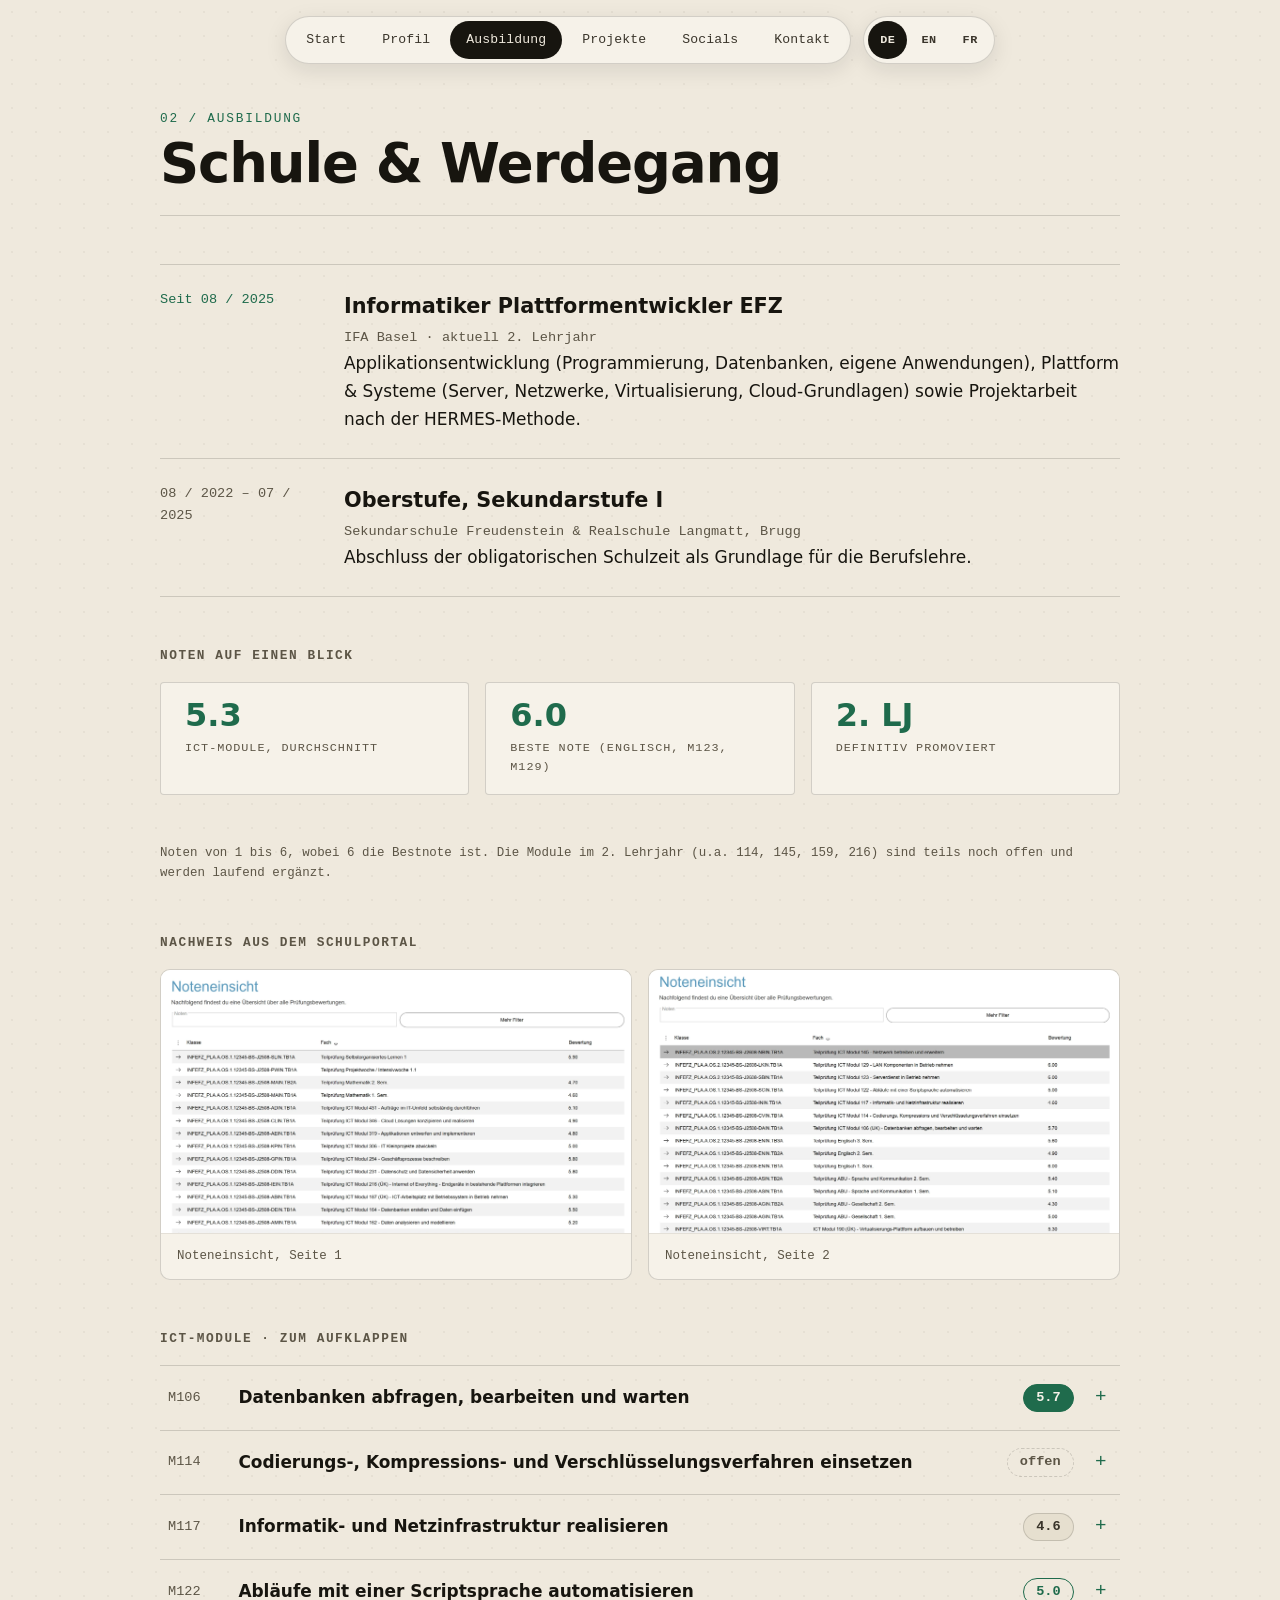
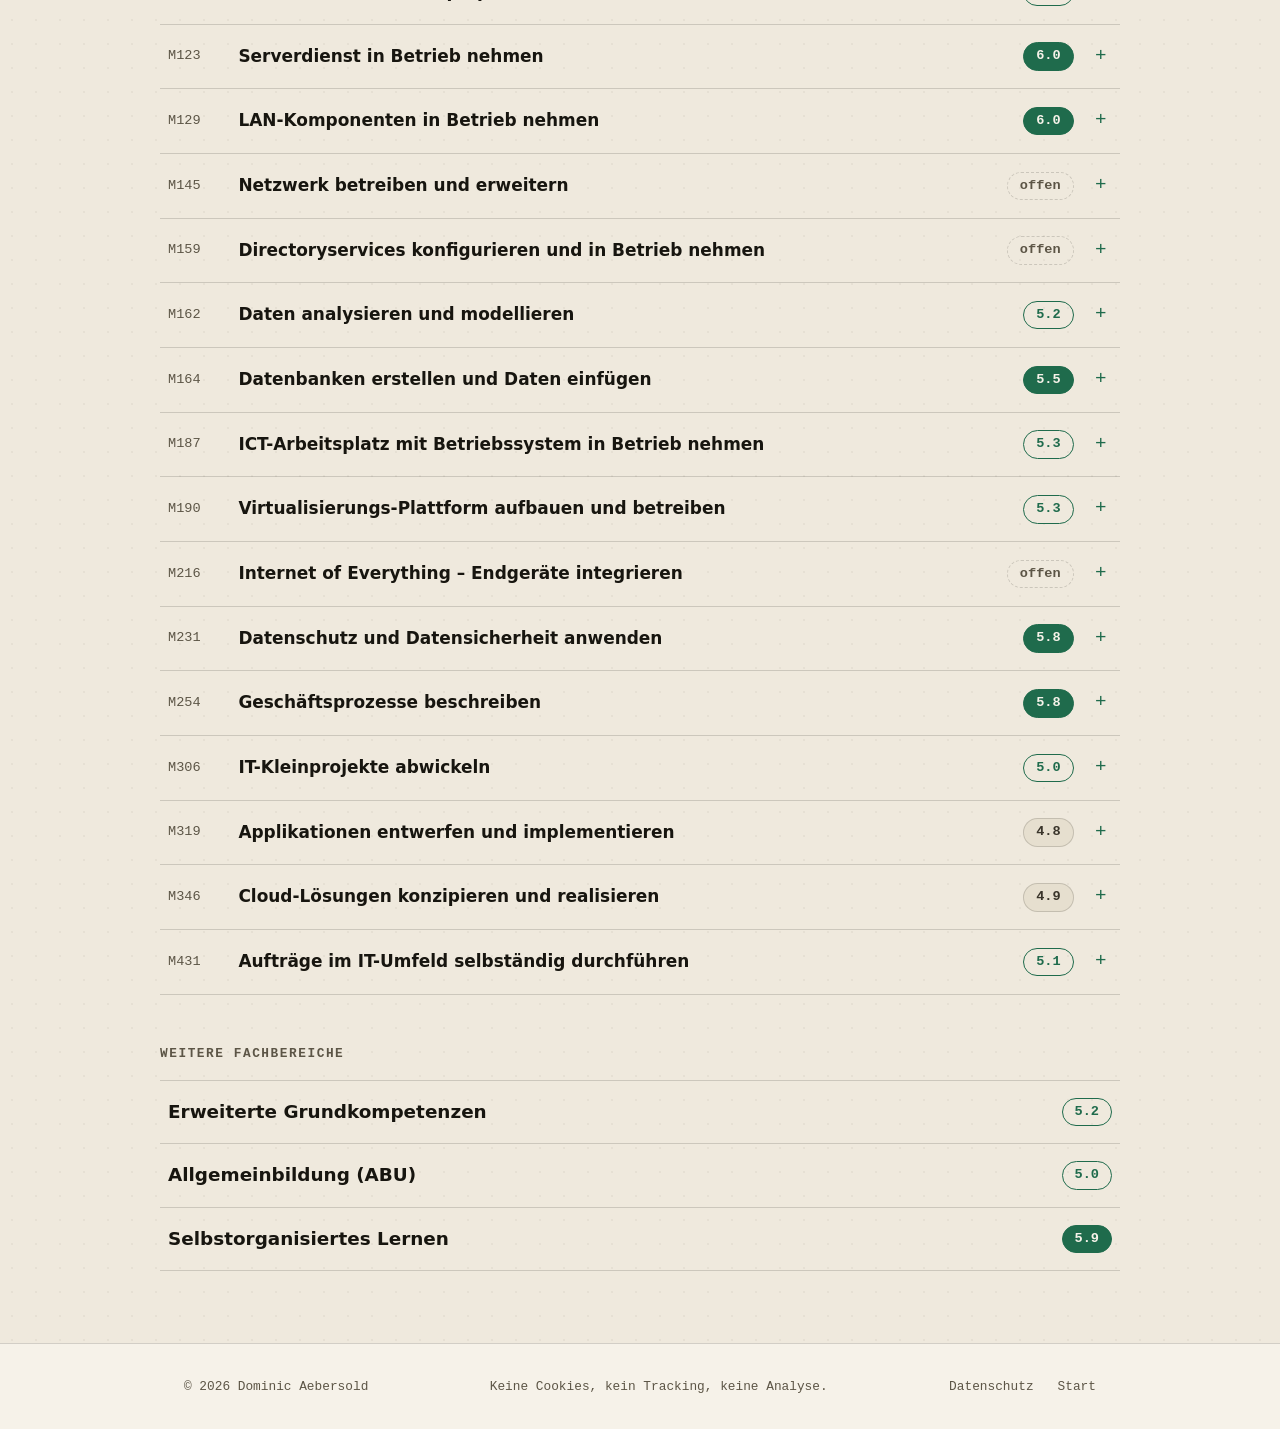
==== ausbildung.html @ 03cfe3be "Persönliche Portfolio-Website veröffentlichen Mehrseitige Seite mit Profil, Ausbildung und Noten, Pr" ====
<!DOCTYPE html>
<html lang="de">
<head>
  <meta charset="UTF-8" />
  <meta name="viewport" content="width=device-width, initial-scale=1.0" />
  <title data-i18n="edu.pagetitle">Ausbildung — Dominic Aebersold</title>
  <meta name="description" content="Ausbildung von Dominic Aebersold: Informatiker EFZ Plattformentwicklung an der IPSO IFA Basel, Werdegang und Module." />
  <meta name="referrer" content="strict-origin-when-cross-origin" />
  <meta name="color-scheme" content="light" />
  <meta http-equiv="Content-Security-Policy" content="default-src 'self'; img-src 'self' data:; style-src 'self' 'unsafe-inline' https://fonts.googleapis.com; font-src https://fonts.gstatic.com; script-src 'self'; base-uri 'self'; form-action 'self'" />
  <link rel="preconnect" href="https://fonts.googleapis.com" />
  <link rel="preconnect" href="https://fonts.gstatic.com" crossorigin />
  <link href="https://fonts.googleapis.com/css2?family=Archivo:wght@500;700;900&family=IBM+Plex+Mono:wght@400;500;600&family=IBM+Plex+Sans:wght@400;500;600&display=swap" rel="stylesheet" />
  <link rel="stylesheet" href="style.css" />
</head>
<body>
  <a class="skip-link" href="#main" data-i18n="nav.skip">Zum Inhalt springen</a>

  <header class="topbar">
    <nav class="pill" aria-label="Hauptnavigation">
      <a class="pill__link" href="index.html" data-i18n="nav.start">Start</a>
      <a class="pill__link" href="profil.html" data-i18n="nav.profil">Profil</a>
      <a class="pill__link is-active" href="ausbildung.html" aria-current="page" data-i18n="nav.ausbildung">Ausbildung</a>
      <a class="pill__link" href="projekte.html" data-i18n="nav.projekte">Projekte</a>
      <a class="pill__link" href="socials.html" data-i18n="nav.socials">Socials</a>
      <a class="pill__link" href="kontakt.html" data-i18n="nav.kontakt">Kontakt</a>
    </nav>
    <div class="lang" role="group" aria-label="Sprache / Language">
      <button class="lang__btn" type="button" data-lang="de">DE</button>
      <button class="lang__btn" type="button" data-lang="en">EN</button>
      <button class="lang__btn" type="button" data-lang="fr">FR</button>
    </div>
  </header>

  <main id="main">
    <section class="page wrap" aria-labelledby="title">
      <header class="page__head">
        <p class="page__kicker" data-i18n="edu.kicker">02 / Ausbildung</p>
        <h1 class="page__title" id="title" data-i18n="edu.title">Schule &amp; Werdegang</h1>
      </header>

      <ol class="timeline" aria-label="Ausbildungsstationen">
        <li class="timeline__item timeline__item--current">
          <div class="timeline__when" data-i18n="edu.when1">Seit 08 / 2025</div>
          <div class="timeline__what">
            <h3 data-i18n="edu.job1">Informatiker Plattformentwickler EFZ</h3>
            <p class="timeline__where" data-i18n="edu.where1">IFA Basel &middot; aktuell 2. Lehrjahr</p>
            <p data-i18n="edu.d1">Applikationsentwicklung (Programmierung, Datenbanken, eigene Anwendungen),
              Plattform &amp; Systeme (Server, Netzwerke, Virtualisierung, Cloud-Grundlagen)
              sowie Projektarbeit nach der HERMES-Methode.</p>
          </div>
        </li>
        <li class="timeline__item">
          <div class="timeline__when">08 / 2022 &ndash; 07 / 2025</div>
          <div class="timeline__what">
            <h3 data-i18n="edu.job2">Oberstufe, Sekundarstufe I</h3>
            <p class="timeline__where" data-i18n="edu.where2">Sekundarschule Freudenstein &amp; Realschule Langmatt, Brugg</p>
            <p data-i18n="edu.d2">Abschluss der obligatorischen Schulzeit als Grundlage für die Berufslehre.</p>
          </div>
        </li>
      </ol>

      <h2 class="sub" data-i18n="edu.grades">Noten auf einen Blick</h2>
      <div class="stats" aria-label="Noten-Kennzahlen">
        <div class="stat"><div class="stat__num">5.3</div><div class="stat__label" data-i18n="edu.s1">ICT-Module, Durchschnitt</div></div>
        <div class="stat"><div class="stat__num">6.0</div><div class="stat__label" data-i18n="edu.s2">Beste Note (Englisch, M123, M129)</div></div>
        <div class="stat"><div class="stat__num">2. LJ</div><div class="stat__label" data-i18n="edu.s3">Definitiv promoviert</div></div>
      </div>
      <p class="mod__meta" style="margin-bottom:var(--s-6)" data-i18n="edu.note">
        Noten von 1 bis 6, wobei 6 die Bestnote ist. Die Module im 2. Lehrjahr (u.a. 114,
        145, 159, 216) sind teils noch offen und werden laufend ergänzt.
      </p>

      <h2 class="sub" data-i18n="edu.proof">Nachweis aus dem Schulportal</h2>
      <div class="proofs">
        <button class="proof" type="button" data-shot="assets/noten-1.webp"
                data-alt="Screenshot der Noteneinsicht im Schulportal, Seite 1 mit Selbstorganisiertem Lernen, Mathematik und den ICT-Modulen 159 bis 431">
          <img src="assets/noten-1.webp" alt="" loading="lazy" />
          <span class="proof__cap" data-i18n="edu.proof1">Noteneinsicht, Seite 1</span>
        </button>
        <button class="proof" type="button" data-shot="assets/noten-2.webp"
                data-alt="Screenshot der Noteneinsicht im Schulportal, Seite 2 mit den ICT-Modulen 106 bis 190, Englisch und ABU">
          <img src="assets/noten-2.webp" alt="" loading="lazy" />
          <span class="proof__cap" data-i18n="edu.proof2">Noteneinsicht, Seite 2</span>
        </button>
      </div>

      <h2 class="sub" data-i18n="edu.mods">ICT-Module &middot; zum Aufklappen</h2>
      <ul class="mods" aria-label="ICT-Module mit Noten">
        <li><details class="mod"><summary class="mod__sum">
          <span class="mod__nr">M106</span><span class="mod__title" data-i18n="m.106.t">Datenbanken abfragen, bearbeiten und warten</span>
          <span class="grade grade--top">5.7</span><span class="mod__chev" aria-hidden="true">+</span></summary>
          <div class="mod__body"><p data-i18n="m.106.d">SQL-Datenbanken abfragen und pflegen: SELECT-Abfragen, Filter und Verknüpfungen (JOINs), Daten bearbeiten und Datenbestände sauber warten.</p>
          <p class="mod__meta" data-i18n="m.106.m">Überbetrieblicher Kurs (ÜK) &middot; 1. Lehrjahr abgeschlossen</p></div></details></li>

        <li><details class="mod"><summary class="mod__sum">
          <span class="mod__nr">M114</span><span class="mod__title" data-i18n="m.114.t">Codierungs-, Kompressions- und Verschlüsselungsverfahren einsetzen</span>
          <span class="grade grade--open">offen</span><span class="mod__chev" aria-hidden="true">+</span></summary>
          <div class="mod__body"><p data-i18n="m.114.d">Zeichencodierung, verlustfreie und verlustbehaftete Kompression, Hashing sowie symmetrische und asymmetrische Verschlüsselung verstehen und gezielt einsetzen.</p>
          <p class="mod__meta" data-i18n="m.114.m">Läuft im 2. Ausbildungsjahr &middot; Note offen</p></div></details></li>

        <li><details class="mod"><summary class="mod__sum">
          <span class="mod__nr">M117</span><span class="mod__title" data-i18n="m.117.t">Informatik- und Netzinfrastruktur realisieren</span>
          <span class="grade grade--ok">4.6</span><span class="mod__chev" aria-hidden="true">+</span></summary>
          <div class="mod__body"><p data-i18n="m.117.d">Kleine Netzinfrastrukturen planen und aufbauen: Netzwerkkomponenten, Verkabelung, IP-Adressierung und Inbetriebnahme.</p>
          <p class="mod__meta" data-i18n="m.117.m">1. Lehrjahr abgeschlossen</p></div></details></li>

        <li><details class="mod"><summary class="mod__sum">
          <span class="mod__nr">M122</span><span class="mod__title" data-i18n="m.122.t">Abläufe mit einer Scriptsprache automatisieren</span>
          <span class="grade grade--good">5.0</span><span class="mod__chev" aria-hidden="true">+</span></summary>
          <div class="mod__body"><p data-i18n="m.122.d">Wiederkehrende Aufgaben mit einer Scriptsprache automatisieren: Variablen, Bedingungen, Schleifen und Funktionen, unter anderem mit PowerShell und Bash.</p>
          <p class="mod__meta" data-i18n="m.122.m">1. Lehrjahr abgeschlossen</p></div></details></li>

        <li><details class="mod"><summary class="mod__sum">
          <span class="mod__nr">M123</span><span class="mod__title" data-i18n="m.123.t">Serverdienst in Betrieb nehmen</span>
          <span class="grade grade--top">6.0</span><span class="mod__chev" aria-hidden="true">+</span></summary>
          <div class="mod__body"><p data-i18n="m.123.d">Serverdienste installieren, konfigurieren und betreiben, zum Beispiel Datei-, Web- oder Verzeichnisdienste.</p>
          <p class="mod__meta" data-i18n="m.123.m">2. Ausbildungsjahr abgeschlossen</p></div></details></li>

        <li><details class="mod"><summary class="mod__sum">
          <span class="mod__nr">M129</span><span class="mod__title" data-i18n="m.129.t">LAN-Komponenten in Betrieb nehmen</span>
          <span class="grade grade--top">6.0</span><span class="mod__chev" aria-hidden="true">+</span></summary>
          <div class="mod__body"><p data-i18n="m.129.d">LAN-Komponenten wie Switches konfigurieren und ein lokales Netzwerk aufbauen und in Betrieb nehmen.</p>
          <p class="mod__meta" data-i18n="m.129.m">2. Ausbildungsjahr abgeschlossen</p></div></details></li>

        <li><details class="mod"><summary class="mod__sum">
          <span class="mod__nr">M145</span><span class="mod__title" data-i18n="m.145.t">Netzwerk betreiben und erweitern</span>
          <span class="grade grade--open">offen</span><span class="mod__chev" aria-hidden="true">+</span></summary>
          <div class="mod__body"><p data-i18n="m.145.d">Bestehende Netzwerke betreiben, überwachen, Fehler beheben und gezielt erweitern.</p>
          <p class="mod__meta" data-i18n="m.145.m">Läuft im 2. Ausbildungsjahr &middot; Note offen</p></div></details></li>

        <li><details class="mod"><summary class="mod__sum">
          <span class="mod__nr">M159</span><span class="mod__title" data-i18n="m.159.t">Directoryservices konfigurieren und in Betrieb nehmen</span>
          <span class="grade grade--open">offen</span><span class="mod__chev" aria-hidden="true">+</span></summary>
          <div class="mod__body"><p data-i18n="m.159.d">Verzeichnisdienste wie Active Directory aufsetzen, Benutzer, Gruppen und Berechtigungen verwalten.</p>
          <p class="mod__meta" data-i18n="m.159.m">Läuft im 2. Ausbildungsjahr &middot; Note offen</p></div></details></li>

        <li><details class="mod"><summary class="mod__sum">
          <span class="mod__nr">M162</span><span class="mod__title" data-i18n="m.162.t">Daten analysieren und modellieren</span>
          <span class="grade grade--good">5.2</span><span class="mod__chev" aria-hidden="true">+</span></summary>
          <div class="mod__body"><p data-i18n="m.162.d">Daten strukturieren und modellieren: Datenmodelle (ER-Diagramme) entwerfen, Daten auswerten und auf Qualität prüfen.</p>
          <p class="mod__meta" data-i18n="m.162.m">1. Lehrjahr abgeschlossen</p></div></details></li>

        <li><details class="mod"><summary class="mod__sum">
          <span class="mod__nr">M164</span><span class="mod__title" data-i18n="m.164.t">Datenbanken erstellen und Daten einfügen</span>
          <span class="grade grade--top">5.5</span><span class="mod__chev" aria-hidden="true">+</span></summary>
          <div class="mod__body"><p data-i18n="m.164.d">Relationale Datenbanken von Grund auf erstellen: Tabellen und Beziehungen anlegen, Datentypen wählen und Daten einfügen.</p>
          <p class="mod__meta" data-i18n="m.164.m">1. Lehrjahr abgeschlossen</p></div></details></li>

        <li><details class="mod"><summary class="mod__sum">
          <span class="mod__nr">M187</span><span class="mod__title" data-i18n="m.187.t">ICT-Arbeitsplatz mit Betriebssystem in Betrieb nehmen</span>
          <span class="grade grade--good">5.3</span><span class="mod__chev" aria-hidden="true">+</span></summary>
          <div class="mod__body"><p data-i18n="m.187.d">Einen ICT-Arbeitsplatz aufsetzen: Betriebssystem installieren, konfigurieren und betriebsbereit übergeben.</p>
          <p class="mod__meta" data-i18n="m.187.m">Überbetrieblicher Kurs (ÜK) &middot; 1. Lehrjahr abgeschlossen</p></div></details></li>

        <li><details class="mod"><summary class="mod__sum">
          <span class="mod__nr">M190</span><span class="mod__title" data-i18n="m.190.t">Virtualisierungs-Plattform aufbauen und betreiben</span>
          <span class="grade grade--good">5.3</span><span class="mod__chev" aria-hidden="true">+</span></summary>
          <div class="mod__body"><p data-i18n="m.190.d">Eine Virtualisierungs-Plattform aufbauen und betreiben: virtuelle Maschinen erstellen, verwalten und überwachen (u.a. Hyper-V).</p>
          <p class="mod__meta" data-i18n="m.190.m">Überbetrieblicher Kurs (ÜK) &middot; 1. Lehrjahr abgeschlossen</p></div></details></li>

        <li><details class="mod"><summary class="mod__sum">
          <span class="mod__nr">M216</span><span class="mod__title" data-i18n="m.216.t">Internet of Everything &ndash; Endgeräte integrieren</span>
          <span class="grade grade--open">offen</span><span class="mod__chev" aria-hidden="true">+</span></summary>
          <div class="mod__body"><p data-i18n="m.216.d">Endgeräte in bestehende Plattformen einbinden und im Sinne von Internet of Everything vernetzen.</p>
          <p class="mod__meta" data-i18n="m.216.m">Überbetrieblicher Kurs (ÜK) &middot; folgt im 2. Ausbildungsjahr</p></div></details></li>

        <li><details class="mod"><summary class="mod__sum">
          <span class="mod__nr">M231</span><span class="mod__title" data-i18n="m.231.t">Datenschutz und Datensicherheit anwenden</span>
          <span class="grade grade--top">5.8</span><span class="mod__chev" aria-hidden="true">+</span></summary>
          <div class="mod__body"><p data-i18n="m.231.d">Schutzziele der Informationssicherheit, rechtliche Grundlagen des Datenschutzes und konkrete Massnahmen gegen Bedrohungen anwenden.</p>
          <p class="mod__meta" data-i18n="m.231.m">1. Lehrjahr abgeschlossen</p></div></details></li>

        <li><details class="mod"><summary class="mod__sum">
          <span class="mod__nr">M254</span><span class="mod__title" data-i18n="m.254.t">Geschäftsprozesse beschreiben</span>
          <span class="grade grade--top">5.8</span><span class="mod__chev" aria-hidden="true">+</span></summary>
          <div class="mod__body"><p data-i18n="m.254.d">Geschäftsprozesse analysieren, modellieren und verständlich dokumentieren, um Abläufe in einem Betrieb abzubilden.</p>
          <p class="mod__meta" data-i18n="m.254.m">1. Lehrjahr abgeschlossen</p></div></details></li>

        <li><details class="mod"><summary class="mod__sum">
          <span class="mod__nr">M306</span><span class="mod__title" data-i18n="m.306.t">IT-Kleinprojekte abwickeln</span>
          <span class="grade grade--good">5.0</span><span class="mod__chev" aria-hidden="true">+</span></summary>
          <div class="mod__body"><p data-i18n="m.306.d">Kleine IT-Projekte von der Auftragsklärung über die Planung und Umsetzung bis zum Abschluss eigenständig abwickeln.</p>
          <p class="mod__meta" data-i18n="m.306.m">1. Lehrjahr abgeschlossen</p></div></details></li>

        <li><details class="mod"><summary class="mod__sum">
          <span class="mod__nr">M319</span><span class="mod__title" data-i18n="m.319.t">Applikationen entwerfen und implementieren</span>
          <span class="grade grade--ok">4.8</span><span class="mod__chev" aria-hidden="true">+</span></summary>
          <div class="mod__body"><p data-i18n="m.319.d">Applikationen von der Anforderung über das Design bis zur objektorientierten Umsetzung und zum Testing entwickeln.</p>
          <p class="mod__meta" data-i18n="m.319.m">1. Lehrjahr abgeschlossen</p></div></details></li>

        <li><details class="mod"><summary class="mod__sum">
          <span class="mod__nr">M346</span><span class="mod__title" data-i18n="m.346.t">Cloud-Lösungen konzipieren und realisieren</span>
          <span class="grade grade--ok">4.9</span><span class="mod__chev" aria-hidden="true">+</span></summary>
          <div class="mod__body"><p data-i18n="m.346.d">Cloud-Modelle (IaaS, PaaS, SaaS) vergleichen, eine passende Lösung konzipieren und unter Berücksichtigung von Kosten und Sicherheit bereitstellen.</p>
          <p class="mod__meta" data-i18n="m.346.m">1. Lehrjahr abgeschlossen</p></div></details></li>

        <li><details class="mod"><summary class="mod__sum">
          <span class="mod__nr">M431</span><span class="mod__title" data-i18n="m.431.t">Aufträge im IT-Umfeld selbständig durchführen</span>
          <span class="grade grade--good">5.1</span><span class="mod__chev" aria-hidden="true">+</span></summary>
          <div class="mod__body"><p data-i18n="m.431.d">Einen IT-Auftrag selbständig analysieren, planen, umsetzen, testen und sauber dokumentieren.</p>
          <p class="mod__meta" data-i18n="m.431.m">1. Lehrjahr abgeschlossen</p></div></details></li>
      </ul>

      <h2 class="sub" data-i18n="edu.fields">Weitere Fachbereiche</h2>
      <ul class="fields" aria-label="Fachbereiche mit Noten">
        <li><details><summary class="field__sum">
          <span class="field__name" data-i18n="edu.fld1">Erweiterte Grundkompetenzen</span>
          <span class="grade grade--good">5.2</span></summary>
          <div class="field__body"><dl class="facts">
            <div class="facts__row"><dt data-i18n="f.ma1">Mathematik 1. Sem.</dt><dd>4.6</dd></div>
            <div class="facts__row"><dt data-i18n="f.ma2">Mathematik 2. Sem.</dt><dd>4.7</dd></div>
            <div class="facts__row"><dt data-i18n="f.en1">Englisch 1. Sem.</dt><dd>6.0</dd></div>
            <div class="facts__row"><dt data-i18n="f.en2">Englisch 2. Sem.</dt><dd>4.9</dd></div>
            <div class="facts__row"><dt data-i18n="f.en3">Englisch 3. Sem.</dt><dd>5.6</dd></div>
          </dl></div></details></li>

        <li><details><summary class="field__sum">
          <span class="field__name" data-i18n="edu.fld2">Allgemeinbildung (ABU)</span>
          <span class="grade grade--good">5.0</span></summary>
          <div class="field__body"><dl class="facts">
            <div class="facts__row"><dt data-i18n="f.ge1">Gesellschaft 1. Sem.</dt><dd>5.0</dd></div>
            <div class="facts__row"><dt data-i18n="f.ge2">Gesellschaft 2. Sem.</dt><dd>4.3</dd></div>
            <div class="facts__row"><dt data-i18n="f.sk1">Sprache &amp; Kommunikation 1. Sem.</dt><dd>5.1</dd></div>
            <div class="facts__row"><dt data-i18n="f.sk2">Sprache &amp; Kommunikation 2. Sem.</dt><dd>5.4</dd></div>
          </dl>
          <p class="mod__meta" style="margin-top:var(--s-3)" data-i18n="edu.abu">
            Hinweis: In Gesellschaft 2. Sem. fehlt aktuell eine Note (5.7), die noch nicht
            erfasst wurde. Sobald sie eingetragen ist, steigt der Schnitt entsprechend.
          </p></div></details></li>

        <li><details><summary class="field__sum">
          <span class="field__name" data-i18n="edu.fld3">Selbstorganisiertes Lernen</span>
          <span class="grade grade--top">5.9</span></summary>
          <div class="field__body"><dl class="facts">
            <div class="facts__row"><dt data-i18n="f.sol1">Selbstorganisiertes Lernen 1</dt><dd>5.9</dd></div>
          </dl></div></details></li>
      </ul>
    </section>
  </main>

  <div class="lb" id="lb" hidden>
    <div class="lb__backdrop" data-close></div>
    <div class="lb__panel" role="dialog" aria-modal="true" aria-labelledby="lbTitle">
      <div class="lb__head">
        <h2 class="lb__title" id="lbTitle">Noteneinsicht</h2>
        <a class="lb__go" id="lbGo" href="#" target="_blank" rel="noopener" hidden>&#8599;</a>
        <button class="lb__close" type="button" data-close aria-label="Vorschau schliessen">&#10005;</button>
      </div>
      <div class="lb__body">
        <img class="lb__img" id="lbImg" src="" alt="" />
      </div>
    </div>
  </div>

  <footer class="footer" role="contentinfo">
    <div class="wrap footer__inner">
      <p class="footer__copy">&copy; <span id="year">2026</span> Dominic Aebersold</p>
      <p class="footer__note" data-i18n="foot.note">Keine Cookies, kein Tracking, keine Analyse.</p>
      <nav class="footer__nav" aria-label="Fusszeile">
        <a href="datenschutz.html" data-i18n="foot.privacy">Datenschutz</a>
        <a href="index.html" data-i18n="nav.start">Start</a>
      </nav>
    </div>
  </footer>

  <script src="i18n.js"></script>
  <script src="script.js"></script>
</body>
</html>
---- style.css ----
/* =========================================================
   Dominic Aebersold — persönliche Seite (Multi-Page)
   Aesthetik: helles, warmes "Studio Paper" mit tiefem Grün-Akzent.
   Oval-/Pill-Navigation oben, ruhige, klare Seiten.
   Bewusst OHNE: Lila/Blau-Verlauf, Glasmorphismus, Inter,
   Low-Contrast, Icon-Boxen, Grain, Gedankenstriche im Text.
   ========================================================= */

:root {
  /* Farben */
  --bg:         #efe9dd;
  --surface:    #f6f2e9;
  --surface-2:  #e6dfcf;
  --ink:        #17150f;
  --ink-soft:   #3a352b;
  --muted:      #5c5546;
  --accent:     #1f6b4c;
  --accent-dk:  #17513a;
  --accent-ink: #f6f2e9;
  --line:       rgba(23, 21, 15, 0.16);
  --line-soft:  rgba(23, 21, 15, 0.08);

  /* Typo */
  --font-display: "Archivo", system-ui, sans-serif;
  --font-body:    "IBM Plex Sans", system-ui, sans-serif;
  --font-mono:    "IBM Plex Mono", ui-monospace, monospace;

  /* Spacing-Skala */
  --s-1: 0.25rem;
  --s-2: 0.5rem;
  --s-3: 0.75rem;
  --s-4: 1rem;
  --s-5: 1.5rem;
  --s-6: 2rem;
  --s-7: 3rem;
  --s-8: 4.5rem;

  --maxw: 960px;
  --radius: 4px;
}

* { box-sizing: border-box; }

html { scroll-behavior: smooth; }
@media (prefers-reduced-motion: reduce) { html { scroll-behavior: auto; } }

body {
  margin: 0;
  min-height: 100vh;
  position: relative;
  background-color: var(--bg);
  background-image: radial-gradient(rgba(23, 21, 15, 0.045) 1px, transparent 1px);
  background-size: 24px 24px;
  color: var(--ink);
  font-family: var(--font-body);
  font-size: clamp(1rem, 0.96rem + 0.2vw, 1.06rem);
  line-height: 1.65;
  -webkit-font-smoothing: antialiased;
  text-rendering: optimizeLegibility;
  display: flex;
  flex-direction: column;
}

.wrap {
  width: 100%;
  max-width: var(--maxw);
  margin-inline: auto;
  padding-inline: var(--s-5);
}

a { color: var(--accent); }

.lede {
  font-size: clamp(1.1rem, 1rem + 0.5vw, 1.3rem);
  line-height: 1.5;
  max-width: 58ch;
  margin: 0 0 var(--s-6);
}

.edit {
  color: var(--accent);
  font-family: var(--font-mono);
  font-size: 0.86em;
  font-style: normal;
}

/* -------- Accessibility -------- */
.skip-link {
  position: absolute;
  left: var(--s-4);
  top: -100%;
  z-index: 100;
  background: var(--accent);
  color: var(--accent-ink);
  padding: var(--s-2) var(--s-4);
  font-family: var(--font-mono);
  font-weight: 600;
  text-decoration: none;
  border-radius: var(--radius);
  transition: top 0.15s ease;
}
.skip-link:focus { top: var(--s-4); }

:focus-visible {
  outline: 2px solid var(--accent);
  outline-offset: 3px;
}

.visually-hidden {
  position: absolute !important;
  width: 1px; height: 1px;
  padding: 0; margin: -1px;
  overflow: hidden; clip: rect(0 0 0 0);
  white-space: nowrap; border: 0;
}

/* =========================================================
   Oval / Pill-Navigation
   ========================================================= */
.topbar {
  position: sticky;
  top: 0;
  z-index: 50;
  display: flex;
  justify-content: center;
  padding: var(--s-4) var(--s-4) var(--s-3);
}
.pill {
  display: flex;
  align-items: center;
  gap: var(--s-1);
  background: var(--surface);
  border: 1px solid var(--line);
  border-radius: 999px;
  padding: var(--s-1);
  box-shadow: 0 6px 22px rgba(23, 21, 15, 0.10);
  max-width: 100%;
  overflow-x: auto;
  scrollbar-width: none;
}
.pill::-webkit-scrollbar { display: none; }
.pill__link {
  font-family: var(--font-mono);
  font-size: 0.82rem;
  letter-spacing: 0.01em;
  color: var(--ink-soft);
  text-decoration: none;
  padding: var(--s-2) var(--s-4);
  border-radius: 999px;
  white-space: nowrap;
  transition: background-color 0.16s ease, color 0.16s ease;
}
.pill__link:hover { background: var(--surface-2); color: var(--ink); }
.pill__link.is-active {
  background: var(--ink);
  color: var(--bg);
}

/* =========================================================
   Buttons
   ========================================================= */
.btn {
  display: inline-flex;
  align-items: center;
  gap: var(--s-2);
  font-family: var(--font-mono);
  font-size: 0.85rem;
  font-weight: 600;
  text-decoration: none;
  padding: var(--s-3) var(--s-5);
  border: 1.5px solid var(--ink);
  border-radius: 999px;
  cursor: pointer;
  transition: background-color 0.18s ease, color 0.18s ease,
              transform 0.18s ease, border-color 0.18s ease;
}
.btn--solid { background: var(--ink); color: var(--bg); }
.btn--solid:hover, .btn--solid:focus-visible {
  background: var(--accent);
  border-color: var(--accent);
  color: var(--accent-ink);
  transform: translateY(-2px);
}
.btn--ghost { background: transparent; color: var(--ink); border-color: var(--line); }
.btn--ghost:hover, .btn--ghost:focus-visible {
  border-color: var(--accent);
  color: var(--accent);
  transform: translateY(-2px);
}

/* =========================================================
   Main / Layout-Grundgerüst
   ========================================================= */
main { flex: 1 0 auto; position: relative; }

/* -------- Ketten-Deko (Startseite) -------- */
.hero-chains {
  position: absolute;
  top: 0;
  left: 0;
  width: 100%;
  height: 620px;
  overflow: hidden;
  pointer-events: none;
  z-index: 0;
  animation: chainbob 8s ease-in-out infinite;
}
.chain {
  position: absolute;
  margin-top: -18px;
  transform-origin: 0 50%;
  opacity: 1;
  filter: drop-shadow(0 0 5px rgba(205, 228, 255, 0.85))
          drop-shadow(0 1px 1px rgba(90, 110, 140, 0.18));
  will-change: transform;
}
.chain svg { display: block; }

@keyframes chainbob {
  0%, 100% { transform: translateY(0); }
  50% { transform: translateY(-5px); }
}
@keyframes floaty {
  0%, 100% { transform: translateY(0); }
  50% { transform: translateY(-7px); }
}
@media (prefers-reduced-motion: reduce) {
  .hero-chains, .avatar { animation: none; }
}

/* -------- Startseite: kompakte Karte -------- */
.intro {
  position: relative;
  z-index: 1;
  display: flex;
  align-items: center;
  justify-content: center;
  padding: var(--s-7) 0 var(--s-8);
}
.card { position: relative; z-index: 1; }
.avatar-wrap { position: relative; z-index: 2; }
.card {
  text-align: center;
  max-width: 460px;
  width: 100%;
}
.avatar {
  width: 128px;
  height: 128px;
  margin: 0 auto var(--s-5);
  border-radius: 50%;
  border: 2px dashed var(--accent);
  background: var(--surface);
  display: grid;
  place-items: center;
  font-family: var(--font-display);
  font-weight: 900;
  font-size: 2.2rem;
  color: var(--accent);
  letter-spacing: 0.02em;
  animation: floaty 5.5s ease-in-out infinite;
}
.avatar--photo {
  border: 3px solid var(--surface);
  box-shadow: 0 8px 26px rgba(23, 21, 15, 0.22), 0 0 0 1px var(--line);
  overflow: hidden;
  padding: 0;
}
.avatar--photo img {
  width: 100%;
  height: 100%;
  object-fit: cover;
  display: block;
}
.card__name {
  font-family: var(--font-display);
  font-weight: 900;
  font-size: clamp(1.9rem, 1.5rem + 2vw, 2.7rem);
  line-height: 1.02;
  letter-spacing: -0.02em;
  margin: 0 0 var(--s-2);
}
.card__role {
  font-family: var(--font-mono);
  font-size: 0.85rem;
  color: var(--muted);
  margin: 0 0 var(--s-4);
}
.card__role .sep { color: var(--accent); padding: 0 var(--s-2); }
.card__bio {
  color: var(--ink-soft);
  margin: 0 auto var(--s-6);
  max-width: 42ch;
}
.card__links {
  display: flex;
  flex-wrap: wrap;
  gap: var(--s-3);
  justify-content: center;
}

/* -------- Startseite: kleine Wegweiser -------- */
.wayfind {
  padding-bottom: var(--s-8);
}
.wayfind__grid {
  display: grid;
  grid-template-columns: repeat(2, 1fr);
  gap: var(--s-3);
  max-width: 620px;
  margin-inline: auto;
}
.wayfind__item {
  display: flex;
  align-items: baseline;
  gap: var(--s-3);
  padding: var(--s-4) var(--s-5);
  background: var(--surface);
  border: 1px solid var(--line);
  border-radius: var(--radius);
  text-decoration: none;
  color: var(--ink);
  transition: transform 0.16s ease, border-color 0.16s ease, background-color 0.16s ease;
}
.wayfind__item:hover {
  transform: translateY(-2px);
  border-color: var(--accent);
  background: var(--surface-2);
}
.wayfind__nr {
  font-family: var(--font-mono);
  font-size: 0.8rem;
  color: var(--accent);
}
.wayfind__label {
  font-family: var(--font-display);
  font-weight: 700;
  font-size: 1.05rem;
}
@media (max-width: 520px) {
  .wayfind__grid { grid-template-columns: 1fr; }
}

/* =========================================================
   Unterseiten: Kopf + Inhalt
   ========================================================= */
.page { padding: var(--s-6) 0 var(--s-8); }
.page__head {
  margin-bottom: var(--s-7);
  padding-bottom: var(--s-5);
  border-bottom: 1px solid var(--line);
}
.page__kicker {
  font-family: var(--font-mono);
  font-size: 0.8rem;
  letter-spacing: 0.14em;
  text-transform: uppercase;
  color: var(--accent);
  margin: 0 0 var(--s-2);
}
.page__title {
  font-family: var(--font-display);
  font-weight: 900;
  font-size: clamp(2rem, 1.5rem + 3vw, 3.4rem);
  line-height: 1.0;
  letter-spacing: -0.02em;
  margin: 0;
}
.sub {
  font-family: var(--font-mono);
  font-size: 0.8rem;
  letter-spacing: 0.12em;
  text-transform: uppercase;
  color: var(--muted);
  margin: var(--s-7) 0 var(--s-4);
}

/* -------- Facts -------- */
.facts { margin: 0 0 var(--s-6); border-top: 1px solid var(--line); }
.facts__row {
  display: grid;
  grid-template-columns: 160px 1fr;
  gap: var(--s-4);
  padding: var(--s-4) 0;
  border-bottom: 1px solid var(--line-soft);
}
.facts dt {
  font-family: var(--font-mono);
  font-size: 0.8rem;
  letter-spacing: 0.06em;
  text-transform: uppercase;
  color: var(--muted);
}
.facts dd { margin: 0; }
@media (max-width: 520px) {
  .facts__row { grid-template-columns: 1fr; gap: var(--s-1); }
}

/* -------- Timeline -------- */
.timeline { list-style: none; margin: 0 0 var(--s-4); padding: 0; }
.timeline__item {
  display: grid;
  grid-template-columns: 160px 1fr;
  gap: var(--s-5);
  padding: var(--s-5) 0;
  border-top: 1px solid var(--line);
}
.timeline__item:last-child { border-bottom: 1px solid var(--line); }
.timeline__when { font-family: var(--font-mono); font-size: 0.85rem; color: var(--muted); }
.timeline__item--current .timeline__when { color: var(--accent); }
.timeline__what h3 {
  font-family: var(--font-display);
  font-weight: 700;
  font-size: 1.3rem;
  margin: 0 0 var(--s-1);
}
.timeline__where { font-family: var(--font-mono); font-size: 0.85rem; color: var(--muted); margin: 0 0 var(--s-3); }
.timeline__what p { margin: 0; }
@media (max-width: 520px) {
  .timeline__item { grid-template-columns: 1fr; gap: var(--s-2); }
}

/* -------- Module -------- */
.modules { list-style: none; margin: 0; padding: 0; }
.modules li {
  display: flex;
  align-items: baseline;
  gap: var(--s-4);
  padding: var(--s-3) 0;
  border-bottom: 1px solid var(--line-soft);
}
.modules__nr { font-family: var(--font-mono); font-weight: 600; color: var(--accent); min-width: 4ch; }

/* -------- Stack -------- */
.stack { display: grid; grid-template-columns: repeat(3, 1fr); gap: var(--s-6); }
.stack__col .sub { margin-top: 0; }
.chips { list-style: none; margin: 0; padding: 0; display: flex; flex-wrap: wrap; gap: var(--s-2); }
.chips li {
  font-family: var(--font-mono);
  font-size: 0.82rem;
  background: var(--surface);
  border: 1px solid var(--line);
  padding: var(--s-2) var(--s-3);
  border-radius: 999px;
}
.chips__edit { border-style: dashed; border-color: var(--accent); background: transparent; }
@media (max-width: 720px) { .stack { grid-template-columns: 1fr; gap: var(--s-5); } }

/* -------- Projekte -------- */
.projects { list-style: none; margin: 0; padding: 0; }
.project { border-top: 1px solid var(--line); }
.project:last-child { border-bottom: 1px solid var(--line); }
.project__link {
  display: grid;
  grid-template-columns: 3.5rem 1fr 1.6rem;
  grid-template-areas: "nr name go" "nr desc go" "nr tags go";
  align-items: baseline;
  gap: var(--s-1) var(--s-5);
  padding: var(--s-5) var(--s-2);
  text-decoration: none;
  color: var(--ink);
  transition: background-color 0.16s ease, padding-left 0.16s ease;
}
.project__link:hover, .project__link:focus-visible {
  background: var(--surface);
  padding-left: var(--s-5);
}
.project__nr { grid-area: nr; font-family: var(--font-mono); font-size: 0.85rem; color: var(--muted); }
.project__name {
  grid-area: name;
  font-family: var(--font-display);
  font-weight: 700;
  font-size: clamp(1.4rem, 1.2rem + 1vw, 1.9rem);
  letter-spacing: -0.01em;
}
.project__desc { grid-area: desc; color: var(--muted); max-width: 60ch; }
.project__tags { grid-area: tags; display: flex; flex-wrap: wrap; gap: var(--s-2); margin-top: var(--s-2); }
.project__tags span {
  font-family: var(--font-mono);
  font-size: 0.72rem;
  color: var(--muted);
  border: 1px solid var(--line);
  padding: 2px var(--s-2);
  border-radius: 999px;
}
.project__go { grid-area: go; font-size: 1.4rem; color: var(--accent); transition: transform 0.16s ease; align-self: center; }
.project__link:hover .project__go { transform: translate(3px, -3px); }

/* -------- Kontakt -------- */
.contact { display: flex; flex-wrap: wrap; align-items: center; gap: var(--s-3); margin-bottom: var(--s-7); }
.contact__mail { font-family: var(--font-mono); }
.contact__status { font-family: var(--font-mono); font-size: 0.8rem; color: var(--accent); }
.socials { list-style: none; margin: 0; padding: 0; }
.socials li { border-top: 1px solid var(--line); }
.socials li:last-child { border-bottom: 1px solid var(--line); }
.socials a {
  display: block;
  padding: var(--s-4) var(--s-2);
  text-decoration: none;
  color: var(--ink);
  font-family: var(--font-display);
  font-weight: 700;
  font-size: 1.3rem;
  transition: color 0.15s ease, padding-left 0.16s ease;
}
.socials a:hover, .socials a:focus-visible { color: var(--accent); padding-left: var(--s-4); }

/* =========================================================
   Footer
   ========================================================= */
.footer {
  flex-shrink: 0;
  background: var(--surface);
  border-top: 1px solid var(--line);
  padding-block: var(--s-6);
}
.footer__inner {
  display: flex;
  flex-wrap: wrap;
  align-items: center;
  justify-content: space-between;
  gap: var(--s-4);
  font-family: var(--font-mono);
  font-size: 0.8rem;
  color: var(--muted);
}
.footer__copy, .footer__note { margin: 0; }
.footer__nav { display: flex; gap: var(--s-5); }
.footer__nav a { text-decoration: none; color: var(--muted); transition: color 0.15s ease; }
.footer__nav a:hover { color: var(--accent); }

/* =========================================================
   Reveal beim Laden (einmalig)
   ========================================================= */
.reveal {
  opacity: 0;
  transform: translateY(12px);
  animation: reveal 0.55s cubic-bezier(0.2, 0.7, 0.2, 1) forwards;
  animation-delay: calc(var(--i) * 80ms);
}
@keyframes reveal { to { opacity: 1; transform: translateY(0); } }
@media (prefers-reduced-motion: reduce) {
  .reveal { opacity: 1; transform: none; animation: none; }
}

/* =========================================================
   Datenschutz
   ========================================================= */
.legal { padding: var(--s-6) 0 var(--s-8); }
.legal h1 {
  font-family: var(--font-display);
  font-weight: 900;
  font-size: clamp(2.2rem, 1.6rem + 3vw, 3.6rem);
  letter-spacing: -0.02em;
  margin: 0 0 var(--s-3);
}
.legal__updated { font-family: var(--font-mono); font-size: 0.8rem; color: var(--muted); margin: 0 0 var(--s-7); }
.legal h2 { font-family: var(--font-display); font-weight: 700; font-size: 1.4rem; margin: var(--s-7) 0 var(--s-3); }
.legal p, .legal ul { max-width: 68ch; }
.legal ul { padding-left: 1.2em; }
.legal li { margin-bottom: var(--s-2); }
.back {
  display: inline-block;
  margin-top: var(--s-7);
  font-family: var(--font-mono);
  font-size: 0.85rem;
  text-decoration: none;
  color: var(--muted);
}
.back:hover { color: var(--accent); }

/* =========================================================
   Noten-Übersicht + Modul-Akkordeon (Ausbildung)
   ========================================================= */
.stats {
  display: grid;
  grid-template-columns: repeat(3, 1fr);
  gap: var(--s-4);
  margin: 0 0 var(--s-7);
}
.stat {
  background: var(--surface);
  border: 1px solid var(--line);
  border-radius: var(--radius);
  padding: var(--s-4) var(--s-5);
}
.stat__num {
  font-family: var(--font-display);
  font-weight: 900;
  font-size: 2rem;
  line-height: 1;
  color: var(--accent);
}
.stat__label {
  font-family: var(--font-mono);
  font-size: 0.74rem;
  letter-spacing: 0.08em;
  text-transform: uppercase;
  color: var(--muted);
  margin-top: var(--s-2);
}
@media (max-width: 620px) { .stats { grid-template-columns: 1fr; } }

/* Grade-Badge */
.grade {
  font-family: var(--font-mono);
  font-weight: 600;
  font-size: 0.85rem;
  padding: 2px var(--s-3);
  border-radius: 999px;
  border: 1px solid var(--line);
  white-space: nowrap;
}
.grade--top  { background: var(--accent); color: var(--accent-ink); border-color: var(--accent); }
.grade--good { color: var(--accent); border-color: var(--accent); }
.grade--ok   { color: var(--ink-soft); background: var(--surface-2); }
.grade--open { color: var(--muted); border-style: dashed; }

/* Modul-Akkordeon (native details/summary) */
.mods { list-style: none; margin: 0 0 var(--s-4); padding: 0; }
.mods > li { border-top: 1px solid var(--line); }
.mods > li:last-child { border-bottom: 1px solid var(--line); }
.mod__sum {
  list-style: none;
  cursor: pointer;
  display: grid;
  grid-template-columns: 3.4rem 1fr auto 1.4rem;
  align-items: center;
  gap: var(--s-4);
  padding: var(--s-4) var(--s-2);
  transition: background-color 0.16s ease;
}
.mod__sum::-webkit-details-marker { display: none; }
.mod__sum:hover { background: var(--surface); }
.mod__nr { font-family: var(--font-mono); font-size: 0.85rem; color: var(--muted); }
.mod__title { font-weight: 600; }
.mod__chev {
  font-family: var(--font-mono);
  font-size: 1.2rem;
  color: var(--accent);
  text-align: center;
  transition: transform 0.2s ease;
}
.mod[open] .mod__chev { transform: rotate(45deg); }
.mod__body { padding: 0 var(--s-2) var(--s-5) calc(3.4rem + var(--s-4)); }
.mod__body p { margin: 0 0 var(--s-3); max-width: 62ch; }
.mod__meta {
  font-family: var(--font-mono);
  font-size: 0.78rem;
  color: var(--muted);
}
@media (max-width: 560px) {
  .mod__sum { grid-template-columns: 2.8rem 1fr auto; gap: var(--s-3); }
  .mod__chev { display: none; }
  .mod__body { padding-left: var(--s-2); }
}

/* Fachbereiche */
.fields { list-style: none; margin: 0; padding: 0; }
.fields > li { border-top: 1px solid var(--line); }
.fields > li:last-child { border-bottom: 1px solid var(--line); }
.field__sum {
  list-style: none;
  cursor: pointer;
  display: flex;
  align-items: center;
  justify-content: space-between;
  gap: var(--s-4);
  padding: var(--s-4) var(--s-2);
  transition: background-color 0.16s ease;
}
.field__sum::-webkit-details-marker { display: none; }
.field__sum:hover { background: var(--surface); }
.field__name { font-family: var(--font-display); font-weight: 700; font-size: 1.15rem; }
.field__body { padding: 0 var(--s-2) var(--s-4); }
.field__body .facts { margin: 0; border-top: none; }

/* =========================================================
   Projekt-Karten mit Screenshot-Hintergrund
   ========================================================= */
.pgrid {
  display: grid;
  grid-template-columns: repeat(2, 1fr);
  gap: var(--s-5);
  margin-top: var(--s-6);
}
.pcard {
  position: relative;
  display: flex;
  flex-direction: column;
  justify-content: flex-end;
  min-height: 300px;
  border-radius: 10px;
  overflow: hidden;
  text-decoration: none;
  color: #f6f4ef;
  border: 1px solid var(--line);
  isolation: isolate;
}
.pcard__shot {
  position: absolute;
  inset: 0;
  z-index: -2;
  background-size: cover;
  background-position: top center;
  transition: transform 0.4s cubic-bezier(0.2, 0.7, 0.2, 1);
}
.pcard::after {
  content: "";
  position: absolute;
  inset: 0;
  z-index: -1;
  background: linear-gradient(to top,
    rgba(12, 12, 14, 0.94) 0%,
    rgba(12, 12, 14, 0.72) 32%,
    rgba(12, 12, 14, 0.18) 62%,
    rgba(12, 12, 14, 0.08) 100%);
  transition: opacity 0.3s ease;
}
.pcard:hover .pcard__shot,
.pcard:focus-visible .pcard__shot { transform: scale(1.05); }
.pcard__body { position: relative; padding: var(--s-5); }
.pcard__nr {
  font-family: var(--font-mono);
  font-size: 0.75rem;
  color: rgba(246, 244, 239, 0.7);
}
.pcard__name {
  font-family: var(--font-display);
  font-weight: 900;
  font-size: 1.7rem;
  letter-spacing: -0.01em;
  margin: var(--s-1) 0 var(--s-2);
}
.pcard__desc {
  font-size: 0.94rem;
  line-height: 1.45;
  color: rgba(246, 244, 239, 0.86);
  margin: 0 0 var(--s-3);
  max-width: 42ch;
}
.pcard__tags { display: flex; flex-wrap: wrap; gap: var(--s-2); }
.pcard__tags span {
  font-family: var(--font-mono);
  font-size: 0.7rem;
  color: rgba(246, 244, 239, 0.9);
  border: 1px solid rgba(246, 244, 239, 0.32);
  padding: 2px var(--s-2);
  border-radius: 999px;
}
.pcard__go {
  position: absolute;
  top: var(--s-4);
  right: var(--s-4);
  z-index: 1;
  width: 34px;
  height: 34px;
  display: grid;
  place-items: center;
  border-radius: 50%;
  background: rgba(246, 244, 239, 0.14);
  border: 1px solid rgba(246, 244, 239, 0.3);
  font-size: 1rem;
  transition: background-color 0.18s ease, transform 0.18s ease;
}
.pcard:hover .pcard__go { background: var(--accent); border-color: var(--accent); transform: translate(2px, -2px); }
@media (max-width: 680px) { .pgrid { grid-template-columns: 1fr; } }

/* =========================================================
   Socials: Karten mit rundem Profilbild + Screenshot-Vorschau
   ========================================================= */
.socs {
  list-style: none;
  margin: 0 0 var(--s-6);
  padding: 0;
  display: grid;
  grid-template-columns: repeat(2, 1fr);
  gap: var(--s-5);
}
@media (max-width: 720px) { .socs { grid-template-columns: 1fr; } }

.soc {
  display: flex;
  flex-direction: column;
  background: var(--surface);
  border: 1px solid var(--line);
  border-radius: 10px;
  overflow: hidden;
}
.soc__card {
  display: flex;
  align-items: center;
  gap: var(--s-4);
  width: 100%;
  padding: var(--s-5);
  background: transparent;
  border: 0;
  border-bottom: 1px solid var(--line-soft);
  text-align: left;
  font: inherit;
  color: inherit;
  cursor: pointer;
  transition: background-color 0.16s ease;
}
.soc__card:hover, .soc__card:focus-visible { background: var(--surface-2); }

.soc__avatar {
  flex: 0 0 auto;
  width: 72px;
  height: 72px;
  border-radius: 50%;
  overflow: hidden;
  border: 3px solid var(--surface);
  box-shadow: 0 4px 14px rgba(23, 21, 15, 0.18), 0 0 0 1px var(--line);
}
.soc__avatar img { width: 100%; height: 100%; object-fit: cover; display: block; }

.soc__meta { display: flex; flex-direction: column; gap: 2px; min-width: 0; }
.soc__platform {
  font-family: var(--font-mono);
  font-size: 0.74rem;
  letter-spacing: 0.12em;
  text-transform: uppercase;
  color: var(--accent);
}
.soc__name {
  font-family: var(--font-display);
  font-weight: 700;
  font-size: 1.2rem;
  line-height: 1.15;
}
.soc__handle { font-family: var(--font-mono); font-size: 0.82rem; color: var(--muted); }
.soc__note { font-size: 0.84rem; color: var(--muted); }

.soc__peek {
  margin-left: auto;
  flex: 0 0 auto;
  font-family: var(--font-mono);
  font-size: 0.72rem;
  letter-spacing: 0.06em;
  color: var(--accent);
  border: 1px dashed var(--accent);
  border-radius: 999px;
  padding: 3px var(--s-3);
}
.soc__go { margin: var(--s-4); align-self: flex-start; }

/* =========================================================
   Lightbox für Profil-Screenshots
   ========================================================= */
.lb {
  position: fixed;
  inset: 0;
  z-index: 200;
  display: flex;
  align-items: center;
  justify-content: center;
  padding: var(--s-4);
}
.lb[hidden] { display: none; }
.lb__backdrop { position: absolute; inset: 0; background: rgba(15, 14, 10, 0.72); }
.lb__panel {
  position: relative;
  display: flex;
  flex-direction: column;
  width: min(1100px, 100%);
  max-height: 90vh;
  background: var(--surface);
  border: 1px solid var(--line);
  border-radius: 12px;
  overflow: hidden;
  box-shadow: 0 24px 60px rgba(15, 14, 10, 0.4);
  animation: lbIn 0.22s cubic-bezier(0.2, 0.7, 0.2, 1);
}
@keyframes lbIn { from { opacity: 0; transform: translateY(10px) scale(0.98); } }
@media (prefers-reduced-motion: reduce) { .lb__panel { animation: none; } }

.lb__head {
  display: flex;
  align-items: center;
  gap: var(--s-4);
  padding: var(--s-4) var(--s-5);
  border-bottom: 1px solid var(--line);
}
.lb__title { font-family: var(--font-display); font-weight: 700; font-size: 1.2rem; margin: 0; }
.lb__go {
  margin-left: auto;
  font-family: var(--font-mono);
  font-size: 0.82rem;
  color: var(--accent);
  text-decoration: none;
}
.lb__go:hover { text-decoration: underline; }
.lb__close {
  flex: 0 0 auto;
  width: 34px; height: 34px;
  display: grid; place-items: center;
  background: transparent;
  border: 1px solid var(--line);
  border-radius: 50%;
  color: var(--ink);
  font-size: 0.9rem;
  cursor: pointer;
  transition: background-color 0.16s ease, border-color 0.16s ease;
}
.lb__close:hover { background: var(--surface-2); border-color: var(--accent); }
.lb__body { overflow: auto; padding: var(--s-4); background: var(--surface-2); }
.lb__img { display: block; width: 100%; height: auto; border-radius: 6px; }

/* =========================================================
   Projekt-Kategorien + Code-Kacheln
   ========================================================= */
.cat {
  display: flex;
  align-items: baseline;
  gap: var(--s-3);
  font-family: var(--font-display);
  font-weight: 900;
  font-size: clamp(1.4rem, 1.2rem + 1vw, 2rem);
  letter-spacing: -0.01em;
  margin: var(--s-8) 0 var(--s-2);
  padding-top: var(--s-5);
  border-top: 1px solid var(--line);
}
.cat__nr {
  font-family: var(--font-mono);
  font-size: 0.8rem;
  font-weight: 600;
  color: var(--accent-ink);
  background: var(--accent);
  border-radius: 999px;
  padding: 2px var(--s-3);
  flex: 0 0 auto;
}
.cat__desc { color: var(--muted); max-width: 60ch; margin: 0 0 var(--s-5); }

.ccards {
  list-style: none;
  margin: 0;
  padding: 0;
  display: grid;
  grid-template-columns: repeat(2, 1fr);
  gap: var(--s-5);
}
@media (max-width: 780px) { .ccards { grid-template-columns: 1fr; } }

.ccard {
  display: flex;
  flex-direction: column;
  background: var(--surface);
  border: 1px solid var(--line);
  border-radius: 10px;
  padding: var(--s-5);
}
.ccard--todo { background: transparent; border-style: dashed; border-color: var(--accent); }
.ccard__head { display: flex; align-items: center; gap: var(--s-3); margin-bottom: var(--s-3); }
.ccard__lang {
  font-family: var(--font-mono);
  font-size: 0.7rem;
  letter-spacing: 0.1em;
  text-transform: uppercase;
  color: var(--accent);
  border: 1px solid var(--accent);
  border-radius: 999px;
  padding: 2px var(--s-3);
  flex: 0 0 auto;
}
.ccard__name {
  font-family: var(--font-display);
  font-weight: 700;
  font-size: 1.15rem;
  margin: 0;
  line-height: 1.2;
}
.ccard__desc { margin: 0 0 var(--s-4); color: var(--ink-soft); font-size: 0.95rem; }
.ccard__code {
  margin: 0 0 var(--s-4);
  padding: var(--s-4);
  background: var(--ink);
  color: #e8e4d8;
  border-radius: 6px;
  overflow-x: auto;
  font-family: var(--font-mono);
  font-size: 0.72rem;
  line-height: 1.6;
}
.ccard__code code { font-family: inherit; white-space: pre; }
.ccard__meta {
  margin: auto 0 0;
  font-family: var(--font-mono);
  font-size: 0.75rem;
  color: var(--muted);
}

/* =========================================================
   Sprachumschalter
   ========================================================= */
.topbar { gap: var(--s-3); flex-wrap: wrap; }
.lang {
  display: flex;
  gap: 2px;
  background: var(--surface);
  border: 1px solid var(--line);
  border-radius: 999px;
  padding: var(--s-1);
  box-shadow: 0 6px 22px rgba(23, 21, 15, 0.10);
}
.lang__btn {
  font-family: var(--font-mono);
  font-size: 0.74rem;
  font-weight: 600;
  letter-spacing: 0.04em;
  color: var(--ink-soft);
  background: transparent;
  border: 0;
  border-radius: 999px;
  padding: var(--s-2) var(--s-3);
  cursor: pointer;
  transition: background-color 0.16s ease, color 0.16s ease;
}
.lang__btn:hover { background: var(--surface-2); color: var(--ink); }
.lang__btn.is-active { background: var(--ink); color: var(--bg); }

/* -------- Kenntnis-Liste (nach Lebenslauf) -------- */
.skills { list-style: none; margin: 0 0 var(--s-6); padding: 0; border-top: 1px solid var(--line); }
.skill {
  display: grid;
  grid-template-columns: 230px 1fr auto;
  align-items: center;
  gap: var(--s-4);
  padding: var(--s-4) 0;
  border-bottom: 1px solid var(--line-soft);
}
.skill__cat {
  font-family: var(--font-mono);
  font-size: 0.78rem;
  letter-spacing: 0.06em;
  text-transform: uppercase;
  color: var(--muted);
}
.skill__items { color: var(--ink); }
.level {
  font-family: var(--font-mono);
  font-size: 0.72rem;
  white-space: nowrap;
  color: var(--muted);
  border: 1px solid var(--line);
  border-radius: 999px;
  padding: 2px var(--s-3);
}
.level--good { color: var(--accent-ink); background: var(--accent); border-color: var(--accent); }
@media (max-width: 700px) {
  .skill { grid-template-columns: 1fr; gap: var(--s-1); }
  .level { justify-self: start; margin-top: var(--s-2); }
}

/* -------- Social-Karte ohne Bild (z.B. LinkedIn) -------- */
.soc__card--link { text-decoration: none; color: inherit; border-bottom: 0; }
.soc--plain .soc__go { display: none; }
.soc__mark {
  flex: 0 0 auto;
  width: 72px;
  height: 72px;
  border-radius: 50%;
  display: grid;
  place-items: center;
  background: var(--surface-2);
  border: 1px solid var(--line);
  font-family: var(--font-display);
  font-weight: 900;
  font-size: 1.6rem;
  color: var(--accent);
}
.soc__peek--go {
  border-style: solid;
  font-size: 1rem;
  padding: 4px var(--s-3);
}

/* -------- Download-Button in Code-Kacheln -------- */
.ccard__dl {
  display: inline-flex;
  align-items: center;
  gap: var(--s-3);
  margin-top: var(--s-4);
  align-self: flex-start;
  font-family: var(--font-mono);
  font-size: 0.8rem;
  font-weight: 600;
  text-decoration: none;
  color: var(--ink);
  background: transparent;
  border: 1.5px solid var(--line);
  border-radius: 999px;
  padding: var(--s-2) var(--s-4);
  transition: border-color 0.16s ease, color 0.16s ease, transform 0.16s ease;
}
.ccard__dl::before { content: "\2193"; font-size: 0.95rem; }
.ccard__dl:hover, .ccard__dl:focus-visible {
  border-color: var(--accent);
  color: var(--accent);
  transform: translateY(-2px);
}
.ccard__size { color: var(--muted); font-weight: 400; font-size: 0.72rem; }
.ccard__dl:hover .ccard__size { color: var(--accent); }

/* -------- Noten-Nachweis (Screenshots) -------- */
.proofs {
  display: grid;
  grid-template-columns: repeat(2, 1fr);
  gap: var(--s-4);
  margin: 0 0 var(--s-6);
}
@media (max-width: 620px) { .proofs { grid-template-columns: 1fr; } }
.proof {
  display: flex;
  flex-direction: column;
  padding: 0;
  background: var(--surface);
  border: 1px solid var(--line);
  border-radius: 10px;
  overflow: hidden;
  cursor: zoom-in;
  font: inherit;
  color: inherit;
  text-align: left;
  transition: transform 0.16s ease, border-color 0.16s ease;
}
.proof:hover, .proof:focus-visible { transform: translateY(-2px); border-color: var(--accent); }
.proof img {
  display: block;
  width: 100%;
  aspect-ratio: 16 / 9;
  object-fit: cover;
  object-position: top left;
  border-bottom: 1px solid var(--line-soft);
}
.proof__cap {
  font-family: var(--font-mono);
  font-size: 0.78rem;
  color: var(--muted);
  padding: var(--s-3) var(--s-4);
}

/* -------- Live-Markierung auf Projektkarten -------- */
.pcard__tags .pcard__live {
  color: var(--accent-ink);
  background: var(--accent);
  border-color: var(--accent);
}
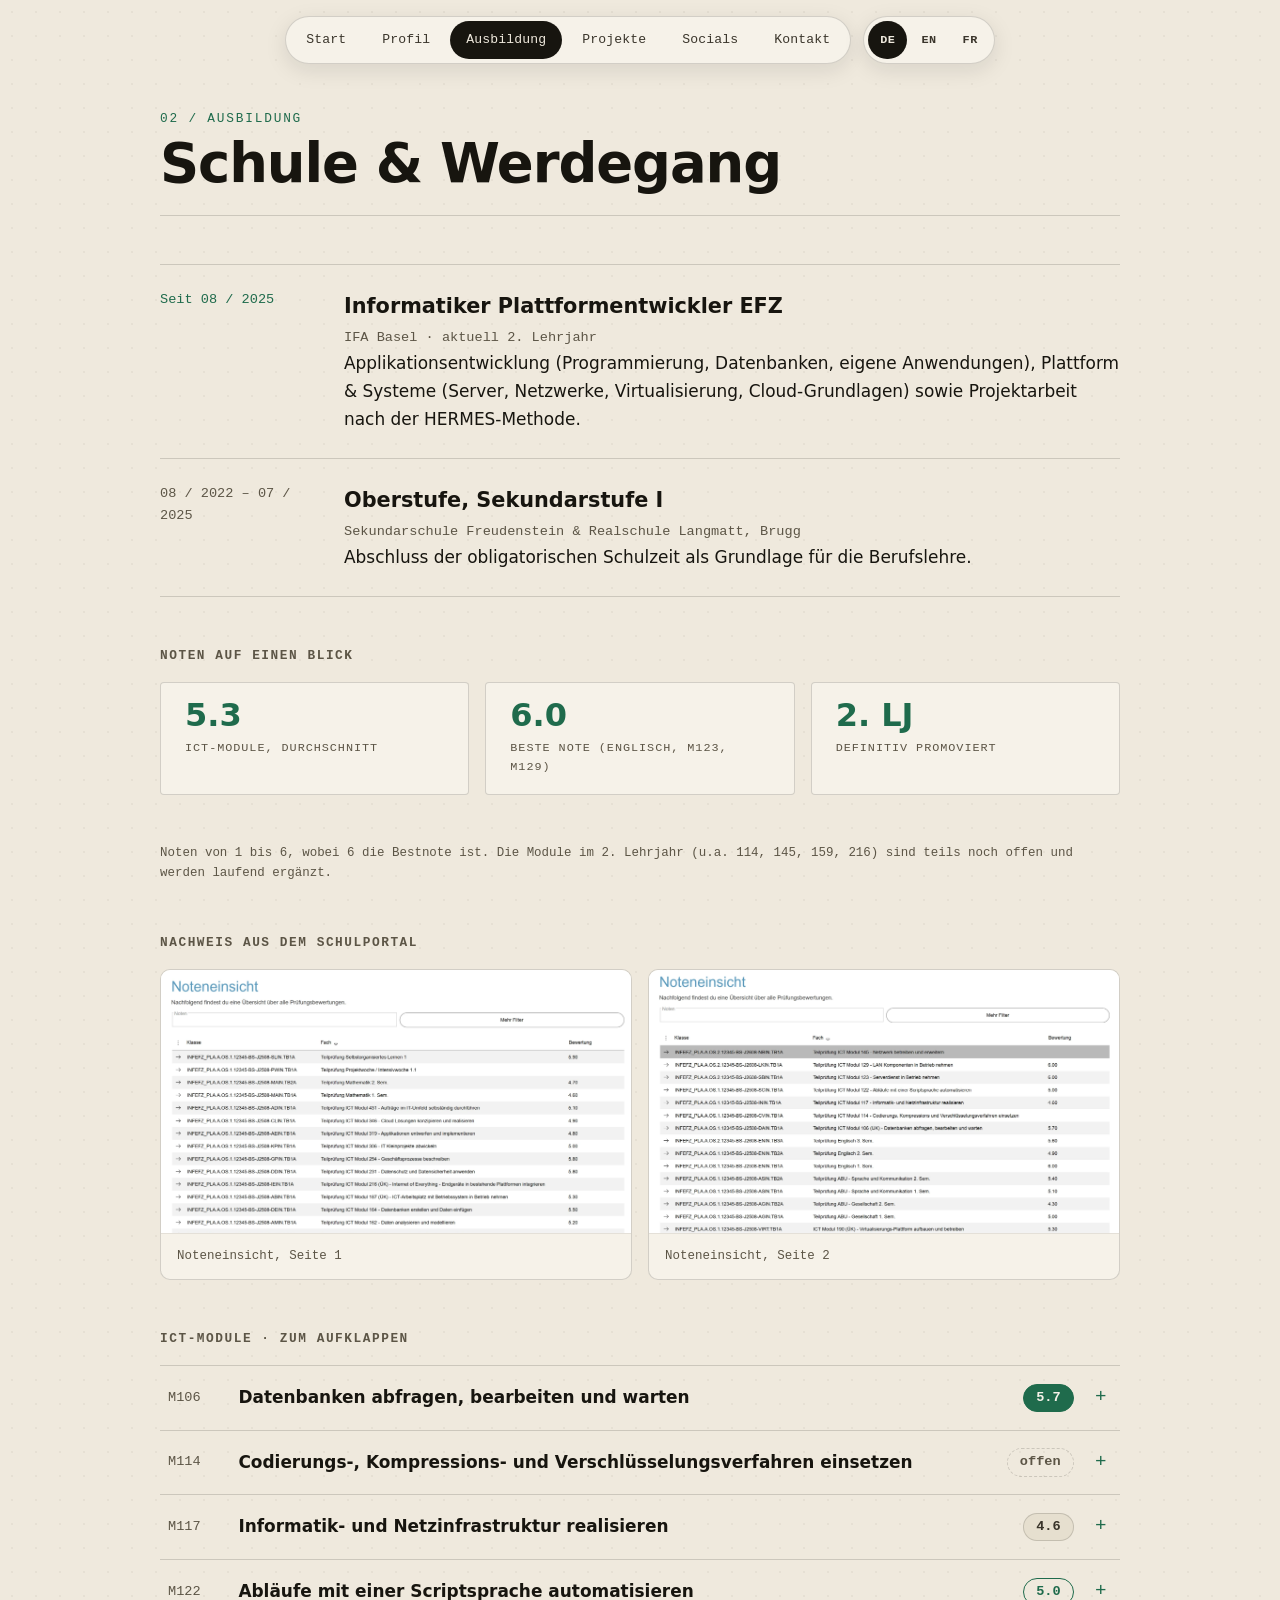
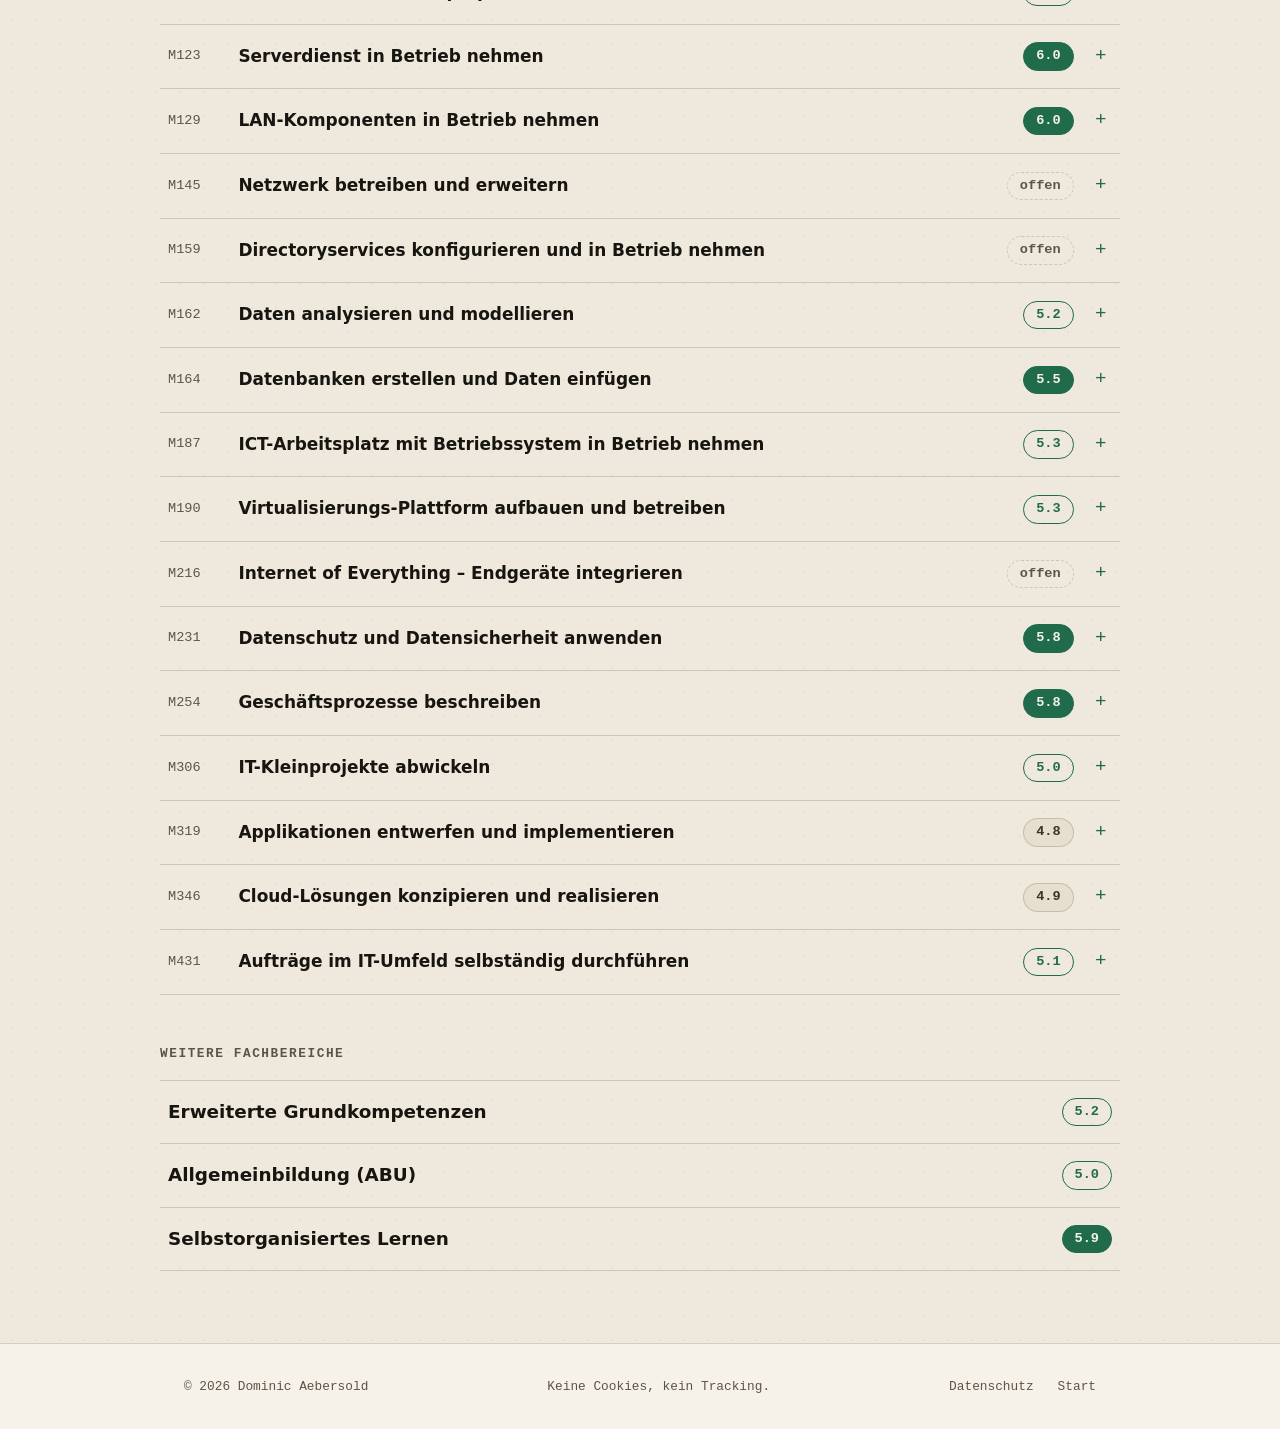
==== commit c2388c26: "Add anonymous visitor counter in footer (Abacus), update privacy text DE/EN/FR Co-Authored-By: Claud" ====
--- a/ausbildung.html
+++ b/ausbildung.html
@@ -7,7 +7,7 @@
   <meta name="description" content="Ausbildung von Dominic Aebersold: Informatiker EFZ Plattformentwicklung an der IPSO IFA Basel, Werdegang und Module." />
   <meta name="referrer" content="strict-origin-when-cross-origin" />
   <meta name="color-scheme" content="light" />
-  <meta http-equiv="Content-Security-Policy" content="default-src 'self'; img-src 'self' data:; style-src 'self' 'unsafe-inline' https://fonts.googleapis.com; font-src https://fonts.gstatic.com; script-src 'self'; base-uri 'self'; form-action 'self'" />
+  <meta http-equiv="Content-Security-Policy" content="default-src 'self'; img-src 'self' data:; style-src 'self' 'unsafe-inline' https://fonts.googleapis.com; font-src https://fonts.gstatic.com; script-src 'self'; connect-src https://abacus.jasoncameron.dev; base-uri 'self'; form-action 'self'" />
   <link rel="preconnect" href="https://fonts.googleapis.com" />
   <link rel="preconnect" href="https://fonts.gstatic.com" crossorigin />
   <link href="https://fonts.googleapis.com/css2?family=Archivo:wght@500;700;900&family=IBM+Plex+Mono:wght@400;500;600&family=IBM+Plex+Sans:wght@400;500;600&display=swap" rel="stylesheet" />
@@ -256,7 +256,8 @@
   <footer class="footer" role="contentinfo">
     <div class="wrap footer__inner">
       <p class="footer__copy">&copy; <span id="year">2026</span> Dominic Aebersold</p>
-      <p class="footer__note" data-i18n="foot.note">Keine Cookies, kein Tracking, keine Analyse.</p>
+      <p class="footer__note" data-i18n="foot.note">Keine Cookies, kein Tracking.</p>
+      <p class="footer__views" id="views" hidden><span id="views-n">0</span> <span data-i18n="foot.views">Besucher</span></p>
       <nav class="footer__nav" aria-label="Fusszeile">
         <a href="datenschutz.html" data-i18n="foot.privacy">Datenschutz</a>
         <a href="index.html" data-i18n="nav.start">Start</a>
--- a/style.css
+++ b/style.css
@@ -524,7 +524,9 @@
   font-size: 0.8rem;
   color: var(--muted);
 }
-.footer__copy, .footer__note { margin: 0; }
+.footer__copy, .footer__note, .footer__views { margin: 0; }
+.footer__views[hidden] { display: none; }
+#views-n { color: var(--accent); font-weight: 600; }
 .footer__nav { display: flex; gap: var(--s-5); }
 .footer__nav a { text-decoration: none; color: var(--muted); transition: color 0.15s ease; }
 .footer__nav a:hover { color: var(--accent); }
@@ -1148,3 +1150,28 @@
   background: var(--accent);
   border-color: var(--accent);
 }
+
+/* -------- Breite Code-Kachel mit Screenshot (z.B. Makro-Rekorder) -------- */
+.ccard--wide {
+  grid-column: 1 / -1;
+  display: grid;
+  grid-template-columns: minmax(0, 0.8fr) minmax(0, 1.2fr);
+  gap: var(--s-5);
+  align-items: start;
+}
+.ccard__main { display: flex; flex-direction: column; min-width: 0; }
+.ccard__shot {
+  padding: 0;
+  border: 1px solid var(--line);
+  border-radius: 8px;
+  overflow: hidden;
+  background: var(--ink);
+  cursor: zoom-in;
+  transition: transform 0.16s ease, border-color 0.16s ease;
+}
+.ccard__shot:hover, .ccard__shot:focus-visible { transform: translateY(-2px); border-color: var(--accent); }
+.ccard__shot img { display: block; width: 100%; height: auto; }
+@media (max-width: 780px) { .ccard--wide { grid-template-columns: 1fr; } }
+
+/* Hoechste Kenntnis-Stufe (Sehr gute Kenntnisse) */
+.level--top { color: var(--bg); background: var(--ink); border-color: var(--ink); font-weight: 600; }
